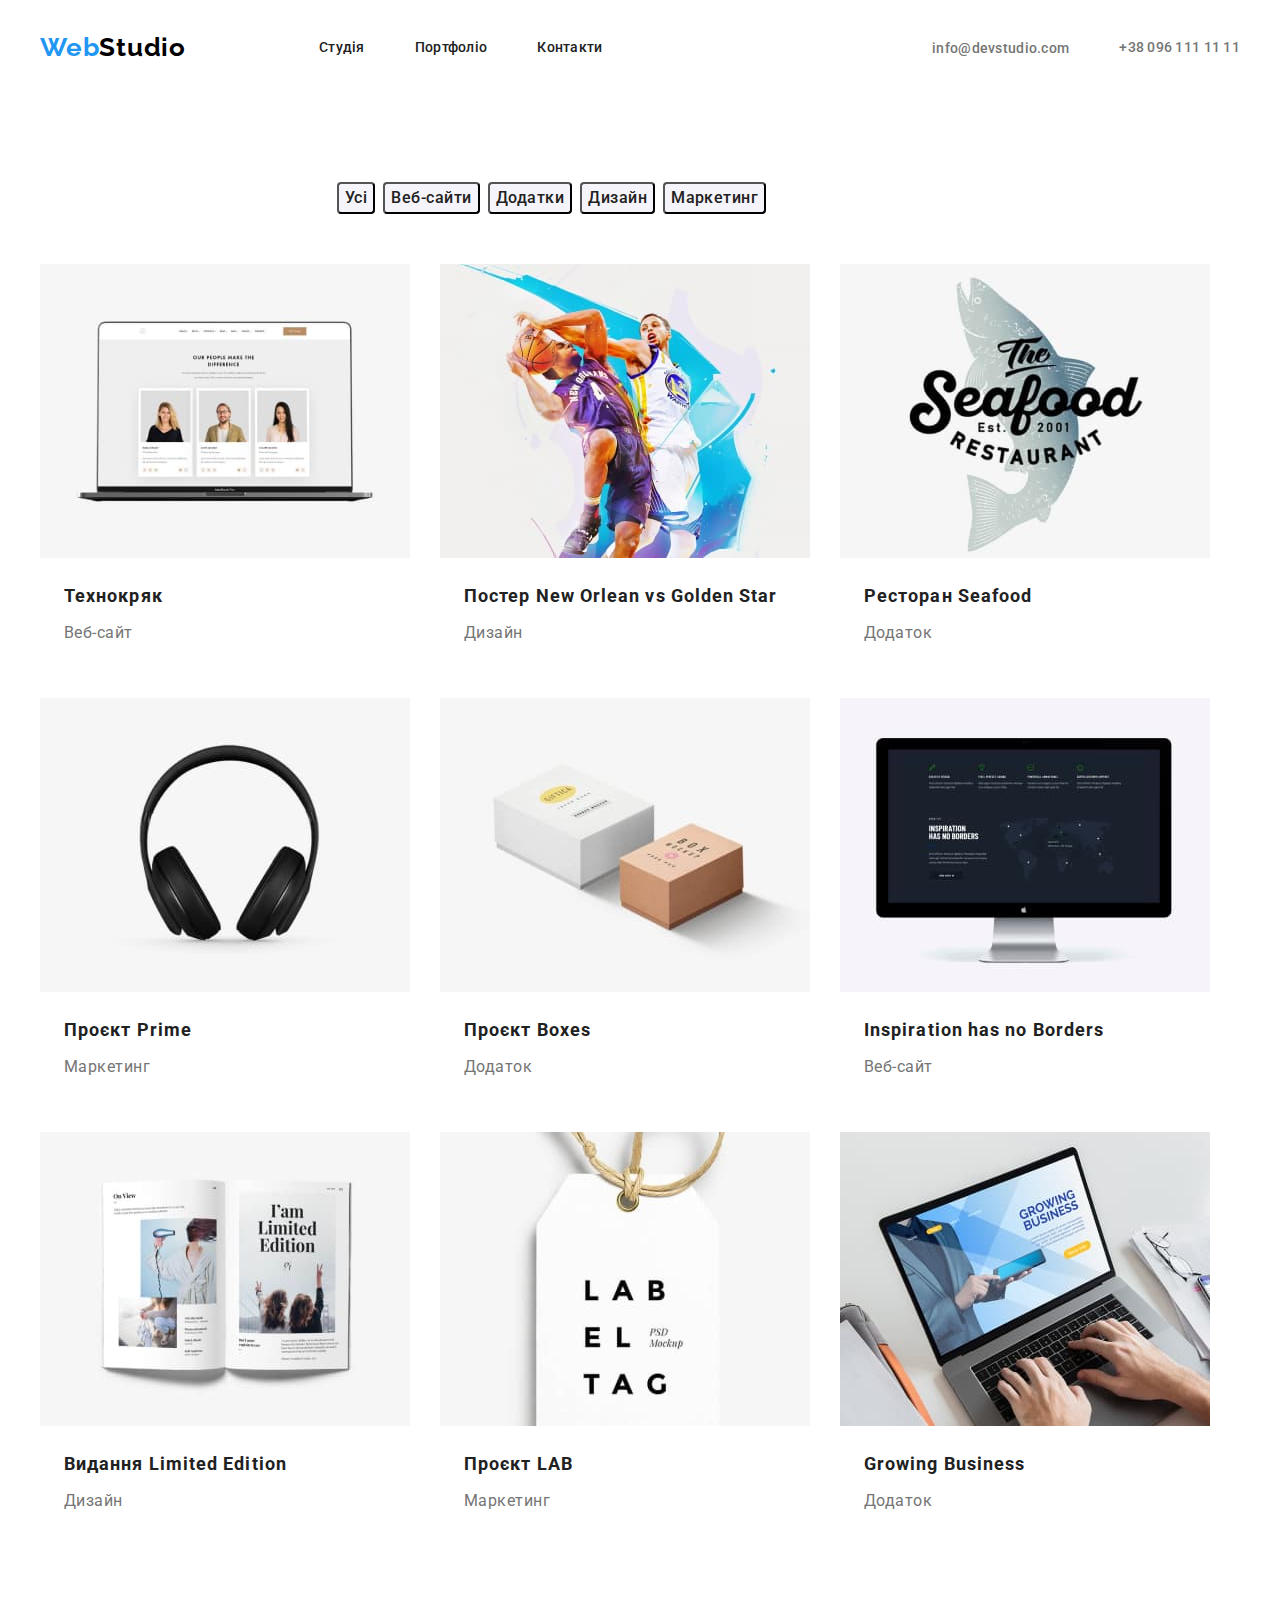
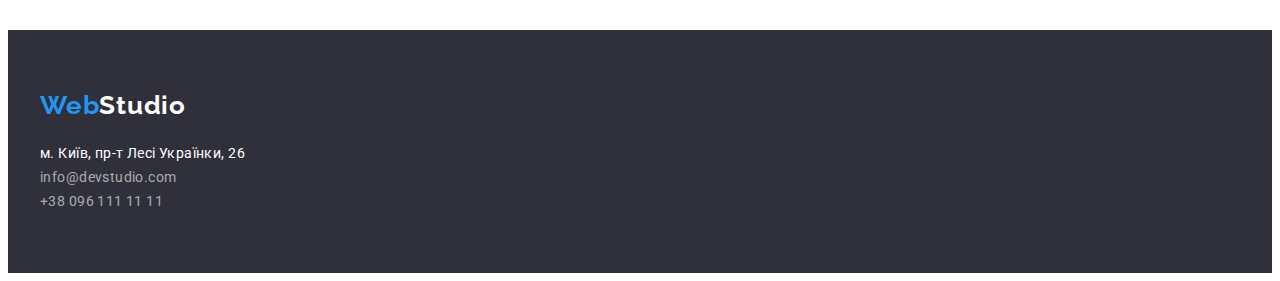
==== portfolio.html @ 13f67daf "flexbox" ====
<!DOCTYPE html>
<html lang="uk">
<head>
    <title>Портфоліо</title>
    <link rel="preconnect" href="https://fonts.googleapis.com">
        <link rel="preconnect" href="https://fonts.gstatic.com" crossorigin>
        <link href="https://fonts.googleapis.com/css2?family=Raleway:wght@700&family=Roboto:wght@400;500;700;900&display=swap" 
        rel="stylesheet">
        <link rel="stylesheet" href="https://cdnjs.cloudflare.com/ajax/libs/modern-normalize/1.1.0/modern-normalize.min.css" integrity="sha512-wpPYUAdjBVSE4KJnH1VR1HeZfpl1ub8YT/NKx4PuQ5NmX2tKuGu6U/JRp5y+Y8XG2tV+wKQpNHVUX03MfMFn9Q==" crossorigin="anonymous" referrerpolicy="no-referrer" />
        <link rel="stylesheet" href="./css/style.css">
</head>
<body>
    <header>
        <nav>
            <div class="container header_container"> 
                <div class="logo_container"> 
                <a class="logo" href="">Web<span class="logo_header">Studio</span></a>
                </div>
                    <ul class="nav_list">
                        <li class="nav_item">
                            <a href="" class="nav_link">Студія</a></li>
                        <li class="nav_item">
                            <a href="./portfolio.html"class="nav_link">Портфоліо</a></li>
                        <li class="nav_item">
                            <a href=""class="nav_link">Контакти</a></li>
                    </ul>
                    <div class="contact_container">
                        <a href="mailto:info@devstudio.com" class="header_mail">info@devstudio.com</a>
                        <a href="tel:+380961111111" class="header_tel">+38 096 111 11 11</a>
                    </div>
            </div>
        </nav>
</header>
            <main>
                <div class="container">
                    <section class="essential">
                    <h1 hidden>Портфоліо</h1>
                    <ul class="list button_container">
                        <li><button type="button" class="btn_prtfl">Усі</button></li>
                        <li><button type="button" class="btn_prtfl">Веб-сайти</button></li>
                        <li><button type="button" class="btn_prtfl">Додатки</button></li>
                    <li><button type="button" class="btn_prtfl">Дизайн</button></li>
                    <li><button type="button" class="btn_prtfl">Маркетинг</button></li>
                    </ul>
                    <ul class="list prtfl_container">
                        <li>
                            <img src="./images/portfolio/img.jpg" alt="Проект" width="370" height="294">
                            <h2 class="title_work">Технокряк</h2>
                            <p class="type_work">Веб-сайт</p>
                        </li>
                        <li>
                            <img src="./images/portfolio/img(1).jpg" alt="Проект" width="370" height="294">
                            <h2 class="title_work">Постер New Orlean vs Golden Star</h2>
                            <p class="type_work">Дизайн</p>
                            </li>
                            <li>
                            <img src="./images/portfolio/img(2).jpg" alt="Проект" width="370" height="294">
                            <h2 class="title_work">Ресторан Seafood</h2>
                            <p class="type_work">Додаток</p>
                            </li>
                            <li>
                            <img src="./images/portfolio/img(3).jpg" alt="Проект" width="370" height="294">
                            <h2 class="title_work">Проєкт Prime</h2>
                            <p class="type_work">Маркетинг</p>
                            </li>
                            <li>
                            <img src="./images/portfolio/img(4).jpg" alt="Проект" width="370" height="294">
                            <h2 class="title_work">Проєкт Boxes</h2>
                            <p class="type_work">Додаток</p>
                            </li>
                            <li>
                            <img src="./images/portfolio/img(5).jpg" alt="Проект" width="370" height="294">
                            <h2 class="title_work">Inspiration has no Borders</h2>
                            <p class="type_work">Веб-сайт</p>
                            </li>
                            <li>
                            <img src="./images/portfolio/img(6).jpg" alt="Проект" width="370" height="294">
                            <h2 class="title_work">Видання Limited Edition</h2>
                            <p class="type_work">Дизайн</p>
                        </li>
                        <li>
                            <img src="./images/portfolio/img(7).jpg" alt="Проект" width="370" height="294">
                            <h2 class="title_work">Проєкт LAB</h2>
                            <p class="type_work">Маркетинг</p>
                        </li>
                        <li>
                            <img src="./images/portfolio/img(8).jpg" alt="Проект" width="370" height="294">
                            <h2 class="title_work">Growing Business</h2>
                            <p class="type_work">Додаток</p>
                        </li>
                    </ul>
                    </section>
                </div>
            </main>
            <footer class="footer footer_container">
                <div class="container">
                    <div class="logo_container_footer"> 
                <a href class="logo_footer" href="">Web<span class="logo_footer_part">Studio</span></a>
            </div>
                <address>
                    <ul class="footer_adress">
                        <li class="list">
                            <a class="adress list" href="https://goo.gl/maps/mPQvmjuRFqu8Kfpr9" target="_blank" 
                            rel="noopener noreferrer nofollow"
                            >м. Київ, пр-т Лесі Українки, 26</a></li>
                        <li class="list">
                            <a class="footer_header_mail" href="mailto:info@devstudio.com">info@devstudio.com</a></li>
                        <li class="list">
                            <a class="footer_header_tel" href="tel:+380961111111">+38 096 111 11 11</a></li>
                    </ul>
                </address>
            </div>
    
            </footer>
        </body>
   
        </html>
---- css/style.css ----
:root {
    --main-title-color: #FFFFFF;
    --button-color: #2196F3;
    --secondary-button-color: #F5F4FA;
    --secondary-title-color: #757575;
    --hero-background: #2F303A;
    --hero-catalogue: #212121;
    --footer-color:rgba(255, 255, 255, 0.6);
    --main-color:#000000;
}
body {
    font-family: 'Raleway', sans-serif;
    font-family: 'Roboto', sans-serif;
}
.container {
    width: 1200px;
    padding-right: 15px;
    padding-left: 15px;
    margin-left: auto;
    margin-right: auto;
  
}
.logo {
font-family: 'Raleway';
font-weight: 700;
font-size: 26px;
line-height: calc(31/26);
letter-spacing: 0.03em;
color: var(--button-color);
text-decoration: none;

}

.logo_header {
    color: var(--main-color);
    text-decoration: none;
    align-items: center;
}

.logo_container {
    display: flex;
    align-items: center;
    margin-right: 93px;
    margin-left: 0;
    padding-top: 24px;
    padding-bottom: 25px;
}

h1,
h2, 
h3,
h4, 
h5, 
h6, 
p {
margin: 0;
}

ul {
    margin: 0;
    border: 0;
}
.nav_list {
    display: flex;
    align-items: center;
    gap: 50px;
    padding-top: 32px;
    padding-bottom: 32px;
    font-weight: 500;
    font-size: 14px;
    line-height: 1.14;
    letter-spacing: 0.02em;
    color: var(--hero-catalogue);
    list-style: none;
    text-decoration: none;
    margin: 0;

}
.nav_item {
    font-weight: 500;
    font-size: 14px;
    line-height: 1.14;
    letter-spacing: 0.02em;
    color: var(--hero-catalogue);
    list-style: none;
    text-decoration: none;
    margin: 0;
    border: 0;
}
.nav_link {
    font-weight: 500;
    font-size: 14px;
    line-height: 1.14;
    letter-spacing: 0.02em;
    color: var(--hero-catalogue);
    list-style: none;
    text-decoration: none;
    margin: 0;
}
.nav_link:hover, .nav_link:focus {
    color: var(--button-color);
}
.header_tel {
    font-weight: 500;
    font-size: 14px;
    line-height: 1.14;
    letter-spacing: 0.02em;
    color: var(--secondary-title-color);
    text-decoration: none;
}

.header_mail {
    font-weight: 500;
    font-size: 14px;
    line-height: calc(16/14);
    letter-spacing: 0.02em;
    color: var(--secondary-title-color);
    text-decoration: none;

}

.header_mail:hover, .header_mail:focus {
    color: var(--button-color);
}

.header_tel:hover, .header_tel:focus {
        color: var(--button-color);
    }
.contact_container {
    display: flex;
    align-items: center;
    margin-left: auto;
    gap: 50px;
    padding-top: 32px;
    padding-bottom: 32px;
}

.header_container {
    display: flex;
    align-items: center;
}
.hero_btn { 
    padding: 10px 32px;
    min-width: 216px;
    min-height: 50px;
    margin-top: 40px;
    margin-left: 477px;
    margin-right: 477px;
    font-family: 'Roboto' sans-serif;
    font-weight: 700;
    font-size: 16px;
    line-height: calc(30/16);
    display: flex;
    text-align: center;
    align-items: center;
    color: var(--main-title-color);
    background: var(--button-color);
    box-shadow: 0px 4px 4px rgba(0, 0, 0, 0.15);
    border-radius: 4px;
    cursor: pointer;
}

.hero_btn:hover, .hero_btn:focus {
    border-color: var(--main-title-color);
}
.hero{
    background: var(--hero-background);
}

.hero_title {
    padding-top: 200px;
    padding-left: 237px;
    padding-right: 237px;
    font-weight: 900;
    font-size: 44px;
    line-height: calc(60/44);
    text-align: center;
    letter-spacing: 0.06em;
    text-transform: uppercase;
    color: var(--main-title-color);
    
}

.container_hero_btn { 
    padding-top: 30px;
    padding-bottom: 200px;
    width: 218px;
}

.hero_catalogue {
    margin-bottom: 10px;
    font-weight: 700;
    font-size: 14px;
    line-height: calc(16/14);
    letter-spacing: 0.03em;
    text-transform: uppercase;
    color: var(--hero-catalogue)
}
    
.container_list_features { 
    padding-bottom: 94px;
    padding-top: 94px;
    display: flex;
    justify-content: space-between;
    gap: 30px;
    flex-basis: calc((100%-30px*3)4);
      /* flex-basis: calc((100%-30px*2)/3); */
}

.hero_description {
    font-weight: 400;
    font-size: 14px;
    line-height: calc(24/14);
    letter-spacing: 0.03em;
    color: var(--secondary-title-color);
}

.hero_work {
    padding-bottom: 50px;
    font-weight: 700;
    font-size: 36px;
    line-height: calc(42/36);
    text-align: center;
    letter-spacing: 0.03em;
    color: var(--hero-catalogue);
}
.hero_team {
    padding-bottom: 50px;
    padding-top: 94px;
    font-weight: 700;
    font-size: 36px;
    line-height: calc(42/36);
    text-align: center;
    letter-spacing: 0.03em;
    color: var(--hero-catalogue);

}
.hero_team_name {
    padding-top: 30px;
    padding-bottom: 10px;
    font-weight: 500;
    font-size: 16px;
    line-height: calc(19/16);
    text-align: center;
    letter-spacing: 0.03em;
    color: var(--hero-catalogue);
}
.container_team {
    padding-bottom: 94px;
}

.hero_team_position{
    padding-bottom: 30px;
    font-weight: 400;
    font-size: 16px;
    line-height: calc(19/16);
    text-align: center;
    letter-spacing: 0.03em;
    color: var(--secondary-title-color);
}
.footer {
    background-color: var(--hero-background);
}
.logo_footer {
    font-family: 'Raleway';
    font-weight: 700;
    font-size: 26px;
    line-height: calc(31/26);
    letter-spacing: 0.03em;
    color: var(--button-color);
    text-decoration: none;
}
.logo_footer_part {
    color: var(--main-title-color);
    text-decoration: none;
    list-style: none;
    text-decoration: none;
}
.footer_adress {
    padding-left: 0;
}
.footer_container {
    padding-bottom: 60px;
    min-width: 231px;
    min-height: 81px;
    display: flex;
}

.adress {
    font-style: normal;
    font-weight: 400;
    font-size: 14px;
    line-height: calc(24/14);
    letter-spacing: 0.03em;
    color: var(--main-title-color);
    text-decoration: none;
}

.footer_header_mail {
    font-style: normal;
    font-weight: 400;
    font-size: 14px;
    line-height: calc(24/14);
    letter-spacing: 0.03em;
    color: var(--footer-color);
    text-decoration: none;
  
}

.footer_header_tel {
    font-style: normal;
    font-weight: 400;
    font-size: 14px;
    line-height: calc(24/14);
    letter-spacing: 0.03em;
    color: var(--footer-color);
    text-decoration: none;
}
.logo_container_footer {
    padding-left: 0;
    padding-top: 60px;
    padding-bottom: 20px;
    display: flex;
}

.list {
    list-style: none;
    margin: 0;
    padding: 0;
    display: flex;
    flex-wrap: wrap;
    gap: 30px;
}
img {
    display: block;
}

.btn_prtfl {
    font-family: 'Roboto';
    font-weight: 500;
    font-size: 16px;
    line-height: calc(26/16);
    text-align: center;
    letter-spacing: 0.03em;
    color: var(--hero-catalogue);
    cursor: pointer;
    background: var(--secondary-button-color);
    border-radius: 4px;
    display: inline;
    align-items: center;
    cursor: pointer;
}
.btn_prtfl:hover, .btn_prtfl:focus {
    background: var(--button-color);
    color: var(--main-title-color)
}
.button_container {
    padding-bottom: 50px;
    padding-top: 94px;
    padding-left: 297px;
    padding-right: 298px;
    gap: 8px;
    flex-basis: calc((100%-8px*4)5);
    display: flex;
    
}
.title_work {
    padding-bottom: 4px;
    padding-top: 20px;
    padding-left: 24px;
    padding-right: 24px;
    font-size: 18px;
    line-height: calc(36/18);
    letter-spacing: 0.06em;
    color: var(--hero-catalogue);
}
.type_work {
    padding-bottom: 20px;
    padding-left: 24px;
    padding-right: 24px;
    font-weight: 400;
    font-size: 16px;
    line-height: calc(30/16);
    letter-spacing: 0.03em;
    color: var(--secondary-title-color);
}
.title_work:hover, .title_work:focus 
{
      color: var(--button-color); 
}
.prtfl_container {
    gap: 30px;
    padding-bottom: 94px;
}
.adress:hover,:focus {
    color: var(--button-color);
}
.footer_header_mail:hover, .footer_header_mail:focus {
    color: var(--button-color);
}

.footer_header_tel:hover, .footer_header_tel:focus {
    color: var(--button-color);
}
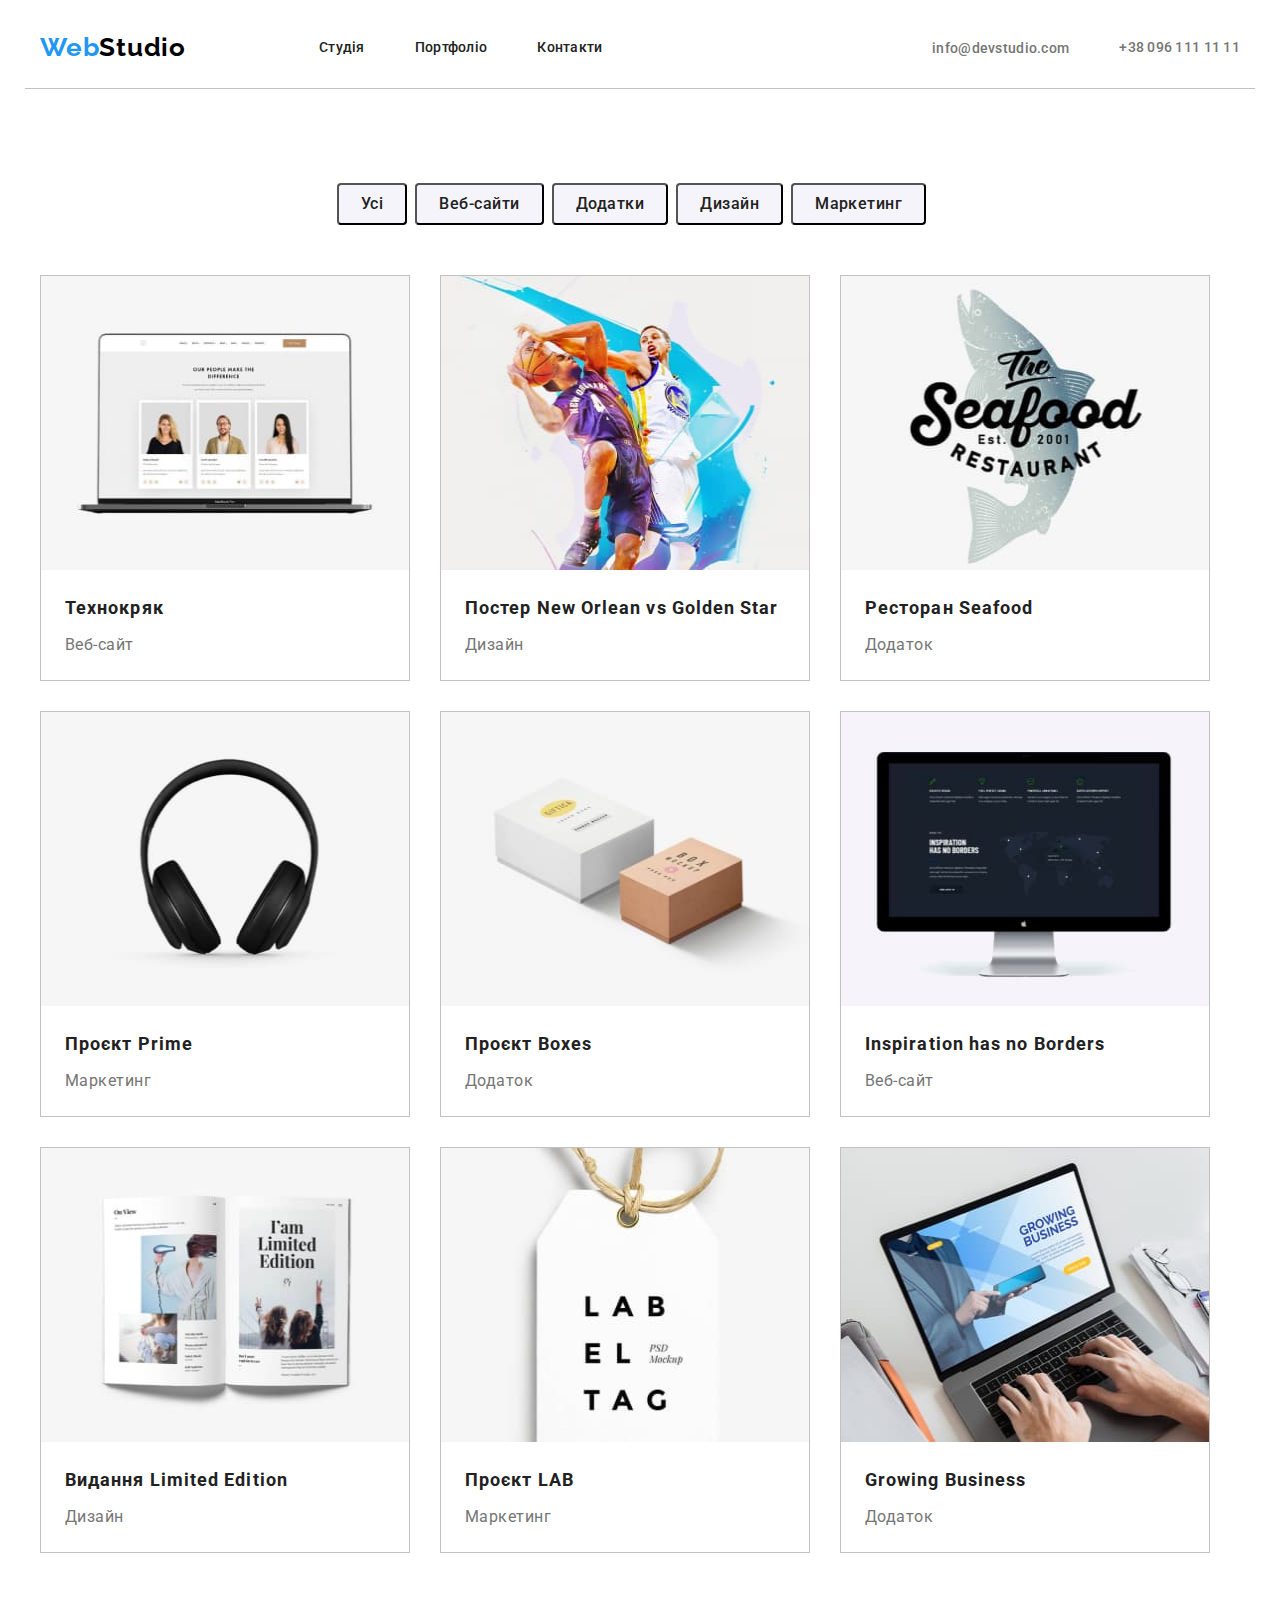
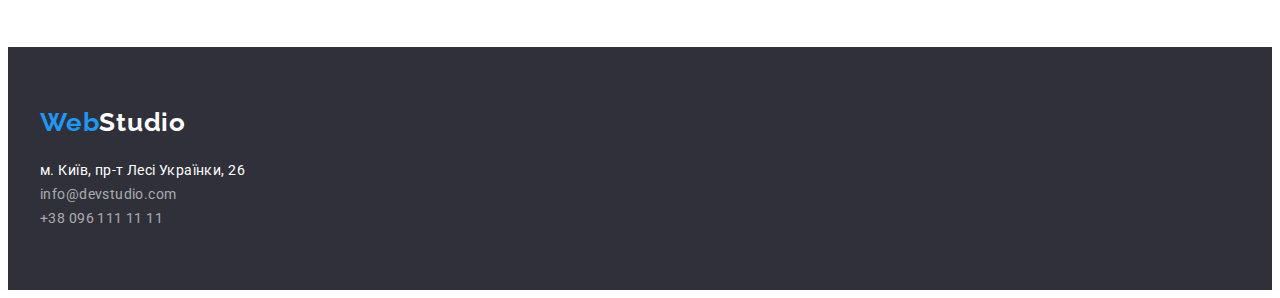
==== commit 7d701785: "finish" ====
--- a/portfolio.html
+++ b/portfolio.html
@@ -12,7 +12,7 @@
 <body>
     <header>
         <nav>
-            <div class="container header_container"> 
+            <div class="container header_container header_container_prtfl"> 
                 <div class="logo_container"> 
                 <a class="logo" href="">Web<span class="logo_header">Studio</span></a>
                 </div>
@@ -32,8 +32,8 @@
         </nav>
 </header>
             <main>
-                <div class="container">
                     <section class="essential">
+                        <div class="container">
                     <h1 hidden>Портфоліо</h1>
                     <ul class="list button_container">
                         <li><button type="button" class="btn_prtfl">Усі</button></li>
@@ -43,50 +43,68 @@
                     <li><button type="button" class="btn_prtfl">Маркетинг</button></li>
                     </ul>
                     <ul class="list prtfl_container">
-                        <li>
-                            <img src="./images/portfolio/img.jpg" alt="Проект" width="370" height="294">
-                            <h2 class="title_work">Технокряк</h2>
-                            <p class="type_work">Веб-сайт</p>
+                        <li class="container_work">
+                            <img src="./images/portfolio/img.jpg" alt="Проект" width="368" height="294">
+                            <div class="prtfl_container_work">
+                                <h2 class="title_work">Технокряк</h2>
+                                <p class="type_work">Веб-сайт</p>
+                            </div>
                         </li>
-                        <li>
-                            <img src="./images/portfolio/img(1).jpg" alt="Проект" width="370" height="294">
-                            <h2 class="title_work">Постер New Orlean vs Golden Star</h2>
-                            <p class="type_work">Дизайн</p>
+                        <li class="container_work">
+                            <img src="./images/portfolio/img(1).jpg" alt="Проект" width="368" height="294">
+                                <div class="prtfl_container_work">
+                                    <h2 class="title_work">Постер New Orlean vs Golden Star</h2>
+                                    <p class="type_work">Дизайн</p>
+                                </div>
                             </li>
-                            <li>
-                            <img src="./images/portfolio/img(2).jpg" alt="Проект" width="370" height="294">
-                            <h2 class="title_work">Ресторан Seafood</h2>
-                            <p class="type_work">Додаток</p>
+                            <li class="container_work">
+                            <img src="./images/portfolio/img(2).jpg" alt="Проект" width="368" height="294">
+                            <div class="prtfl_container_work">
+                                <h2 class="title_work">Ресторан Seafood</h2>
+                                <p class="type_work">Додаток</p>
+                            </div>
                             </li>
-                            <li>
-                            <img src="./images/portfolio/img(3).jpg" alt="Проект" width="370" height="294">
-                            <h2 class="title_work">Проєкт Prime</h2>
-                            <p class="type_work">Маркетинг</p>
+                            <li class="container_work">
+                            <img src="./images/portfolio/img(3).jpg" alt="Проект" width="368" height="294">
+                            <div class="prtfl_container_work">
+                                <h2 class="title_work">Проєкт Prime</h2>
+                                <p class="type_work">Маркетинг</p>
+                            </div>    
+                        </li>
+                            <li class="container_work">
+                            <img src="./images/portfolio/img(4).jpg" alt="Проект" width="368" height="294">
+                                <div class="prtfl_container_work">
+                                    <h2 class="title_work">Проєкт Boxes</h2>
+                                    <p class="type_work">Додаток</p>
+                                </div>
                             </li>
-                            <li>
-                            <img src="./images/portfolio/img(4).jpg" alt="Проект" width="370" height="294">
-                            <h2 class="title_work">Проєкт Boxes</h2>
-                            <p class="type_work">Додаток</p>
+                            <li class="container_work">
+                            <img src="./images/portfolio/img(5).jpg" alt="Проект" width="368" height="294">
+                                <div class="prtfl_container_work">
+                                    <h2 class="title_work">Inspiration has no Borders</h2>
+                                    <p class="type_work">Веб-сайт</p>
+                                </div>
                             </li>
-                            <li>
-                            <img src="./images/portfolio/img(5).jpg" alt="Проект" width="370" height="294">
-                            <h2 class="title_work">Inspiration has no Borders</h2>
-                            <p class="type_work">Веб-сайт</p>
-                            </li>
-                            <li>
-                            <img src="./images/portfolio/img(6).jpg" alt="Проект" width="370" height="294">
-                            <h2 class="title_work">Видання Limited Edition</h2>
-                            <p class="type_work">Дизайн</p>
+                            <li class="container_work">
+                            <img src="./images/portfolio/img(6).jpg" alt="Проект" width="368" height="294">
+                                 <div class="prtfl_container_work">
+                                    <h2 class="title_work">Видання Limited Edition</h2>
+                                    <p class="type_work">Дизайн</p>
+                                </div>
                         </li>
-                        <li>
-                            <img src="./images/portfolio/img(7).jpg" alt="Проект" width="370" height="294">
-                            <h2 class="title_work">Проєкт LAB</h2>
-                            <p class="type_work">Маркетинг</p>
+                        <li class="container_work">
+                            <img src="./images/portfolio/img(7).jpg" alt="Проект" width="368" height="294">
+                                <div class="prtfl_container_work">    
+                                    <h2 class="title_work">Проєкт LAB</h2>
+                                    <p class="type_work">Маркетинг</p>
+                                </div>
                         </li>
-                        <li>
-                            <img src="./images/portfolio/img(8).jpg" alt="Проект" width="370" height="294">
-                            <h2 class="title_work">Growing Business</h2>
-                            <p class="type_work">Додаток</p>
+                        <li class="container_work">
+                            <img src="./images/portfolio/img(8).jpg" alt="Проект" width="368" height="294">
+                                <div class="prtfl_container_work">
+                                    <h2 class="title_work">Growing Business</h2>
+                                    <p class="type_work">Додаток</p>
+                                </div>
                         </li>
                     </ul>
                     </section>
@@ -97,18 +115,18 @@
                     <div class="logo_container_footer"> 
                 <a href class="logo_footer" href="">Web<span class="logo_footer_part">Studio</span></a>
             </div>
-                <address>
-                    <ul class="footer_adress">
-                        <li class="list">
-                            <a class="adress list" href="https://goo.gl/maps/mPQvmjuRFqu8Kfpr9" target="_blank" 
-                            rel="noopener noreferrer nofollow"
-                            >м. Київ, пр-т Лесі Українки, 26</a></li>
-                        <li class="list">
-                            <a class="footer_header_mail" href="mailto:info@devstudio.com">info@devstudio.com</a></li>
-                        <li class="list">
-                            <a class="footer_header_tel" href="tel:+380961111111">+38 096 111 11 11</a></li>
-                    </ul>
-                </address>
+            <address>
+                <ul class="footer_adress">
+                    <li class="list">
+                        <a class="adress list" href="https://goo.gl/maps/mPQvmjuRFqu8Kfpr9" target="_blank" 
+                        rel="noopener noreferrer nofollow"
+                        >м. Київ, пр-т Лесі Українки, 26</a></li>
+                    <li class="list">
+                        <a class="footer_header_mail" href="mailto:info@devstudio.com">info@devstudio.com</a></li>
+                    <li class="list">
+                        <a class="footer_header_tel" href="tel:+380961111111">+38 096 111 11 11</a></li>
+                </ul>
+            </address>
             </div>
     
             </footer>
--- a/css/style.css
+++ b/css/style.css
@@ -18,7 +18,6 @@
     padding-left: 15px;
     margin-left: auto;
     margin-right: auto;
-  
 }
 .logo {
 font-family: 'Raleway';
@@ -139,13 +138,13 @@
     display: flex;
     align-items: center;
 }
+.hero_section_container {
+    padding-top: 94px;
+    padding-bottom: 94px;
+}
 .hero_btn { 
-    padding: 10px 32px;
     min-width: 216px;
     min-height: 50px;
-    margin-top: 40px;
-    margin-left: 477px;
-    margin-right: 477px;
     font-family: 'Roboto' sans-serif;
     font-weight: 700;
     font-size: 16px;
@@ -158,6 +157,8 @@
     box-shadow: 0px 4px 4px rgba(0, 0, 0, 0.15);
     border-radius: 4px;
     cursor: pointer;
+    display: block;
+    margin: 0 auto;
 }
 
 .hero_btn:hover, .hero_btn:focus {
@@ -165,12 +166,10 @@
 }
 .hero{
     background: var(--hero-background);
+    padding: 200px 0;
 }
 
 .hero_title {
-    padding-top: 200px;
-    padding-left: 237px;
-    padding-right: 237px;
     font-weight: 900;
     font-size: 44px;
     line-height: calc(60/44);
@@ -178,13 +177,18 @@
     letter-spacing: 0.06em;
     text-transform: uppercase;
     color: var(--main-title-color);
-    
+    margin-bottom: 30px;
+    margin-right: 237px;
+    margin-left: 237px;
+    margin-bottom: 10px;
 }
 
 .container_hero_btn { 
     padding-top: 30px;
-    padding-bottom: 200px;
-    width: 218px;
+}
+.section_container_features {
+    padding-top: 94px;
+    padding-bottom: 94px;
 }
 
 .hero_catalogue {
@@ -198,13 +202,9 @@
 }
     
 .container_list_features { 
-    padding-bottom: 94px;
-    padding-top: 94px;
     display: flex;
     justify-content: space-between;
     gap: 30px;
-    flex-basis: calc((100%-30px*3)4);
-      /* flex-basis: calc((100%-30px*2)/3); */
 }
 
 .hero_description {
@@ -214,7 +214,10 @@
     letter-spacing: 0.03em;
     color: var(--secondary-title-color);
 }
-
+.section_container {
+    padding-top: 94px;
+    padding-bottom: 94px;
+}
 .hero_work {
     padding-bottom: 50px;
     font-weight: 700;
@@ -226,7 +229,6 @@
 }
 .hero_team {
     padding-bottom: 50px;
-    padding-top: 94px;
     font-weight: 700;
     font-size: 36px;
     line-height: calc(42/36);
@@ -245,10 +247,9 @@
     letter-spacing: 0.03em;
     color: var(--hero-catalogue);
 }
-.container_team {
-    padding-bottom: 94px;
-}
-
+.list_hero_work {
+    gap: 30px;
+}
 .hero_team_position{
     padding-bottom: 30px;
     font-weight: 400;
@@ -257,6 +258,9 @@
     text-align: center;
     letter-spacing: 0.03em;
     color: var(--secondary-title-color);
+}
+.list_hero_team {
+    gap: 30px;
 }
 .footer {
     background-color: var(--hero-background);
@@ -280,6 +284,7 @@
     padding-left: 0;
 }
 .footer_container {
+    padding-top: 60px;
     padding-bottom: 60px;
     min-width: 231px;
     min-height: 81px;
@@ -318,8 +323,7 @@
 }
 .logo_container_footer {
     padding-left: 0;
-    padding-top: 60px;
-    padding-bottom: 20px;
+    margin-bottom: 20px;
     display: flex;
 }
 
@@ -329,13 +333,17 @@
     padding: 0;
     display: flex;
     flex-wrap: wrap;
-    gap: 30px;
 }
 img {
     display: block;
 }
 
 .btn_prtfl {
+
+    padding-bottom: 6px;
+    padding-top: 6px;
+    padding-left: 22px;
+    padding-right: 22px;
     font-family: 'Roboto';
     font-weight: 500;
     font-size: 16px;
@@ -354,51 +362,69 @@
     background: var(--button-color);
     color: var(--main-title-color)
 }
+.essential {
+    padding-top: 94px;
+    padding-bottom: 94px;
+}
 .button_container {
     padding-bottom: 50px;
-    padding-top: 94px;
     padding-left: 297px;
-    padding-right: 298px;
+    padding-right: auto;
     gap: 8px;
-    flex-basis: calc((100%-8px*4)5);
     display: flex;
     
 }
 .title_work {
     padding-bottom: 4px;
-    padding-top: 20px;
-    padding-left: 24px;
-    padding-right: 24px;
     font-size: 18px;
     line-height: calc(36/18);
     letter-spacing: 0.06em;
     color: var(--hero-catalogue);
 }
 .type_work {
+    font-weight: 400;
+    font-size: 16px;
+    line-height: calc(30/16);
+    letter-spacing: 0.03em;
+    color: var(--secondary-title-color);
+}
+.title_work:hover, .title_work:focus 
+{
+      color: var(--button-color); 
+}
+.prtfl_container {
+    gap: 30px;
+}
+.adress:hover,:focus {
+    color: var(--button-color);
+}
+.footer_header_mail:hover, .footer_header_mail:focus {
+    color: var(--button-color);
+}
+
+.footer_header_tel:hover, .footer_header_tel:focus {
+    color: var(--button-color);
+}
+.header_container_prtfl {
+    border-bottom: 1px;
+    border-top: 0;
+    border-left: 0;
+    border-right: 0;
+    border-style: solid;
+    border-color: #c4c0c0;
+}
+.prtfl_container_work {
+    padding-top: 20px;
     padding-bottom: 20px;
     padding-left: 24px;
     padding-right: 24px;
-    font-weight: 400;
-    font-size: 16px;
-    line-height: calc(30/16);
-    letter-spacing: 0.03em;
-    color: var(--secondary-title-color);
-}
-.title_work:hover, .title_work:focus 
-{
-      color: var(--button-color); 
-}
-.prtfl_container {
-    gap: 30px;
-    padding-bottom: 94px;
-}
-.adress:hover,:focus {
-    color: var(--button-color);
-}
-.footer_header_mail:hover, .footer_header_mail:focus {
-    color: var(--button-color);
-}
-
-.footer_header_tel:hover, .footer_header_tel:focus {
-    color: var(--button-color);
+}
+
+.container_work {
+    border-bottom: 1px;
+    border-top: 1px;
+    border-left: 1px;
+    border-right: 1px;
+    border-style: solid;
+    border-color: #c4c0c0;
 }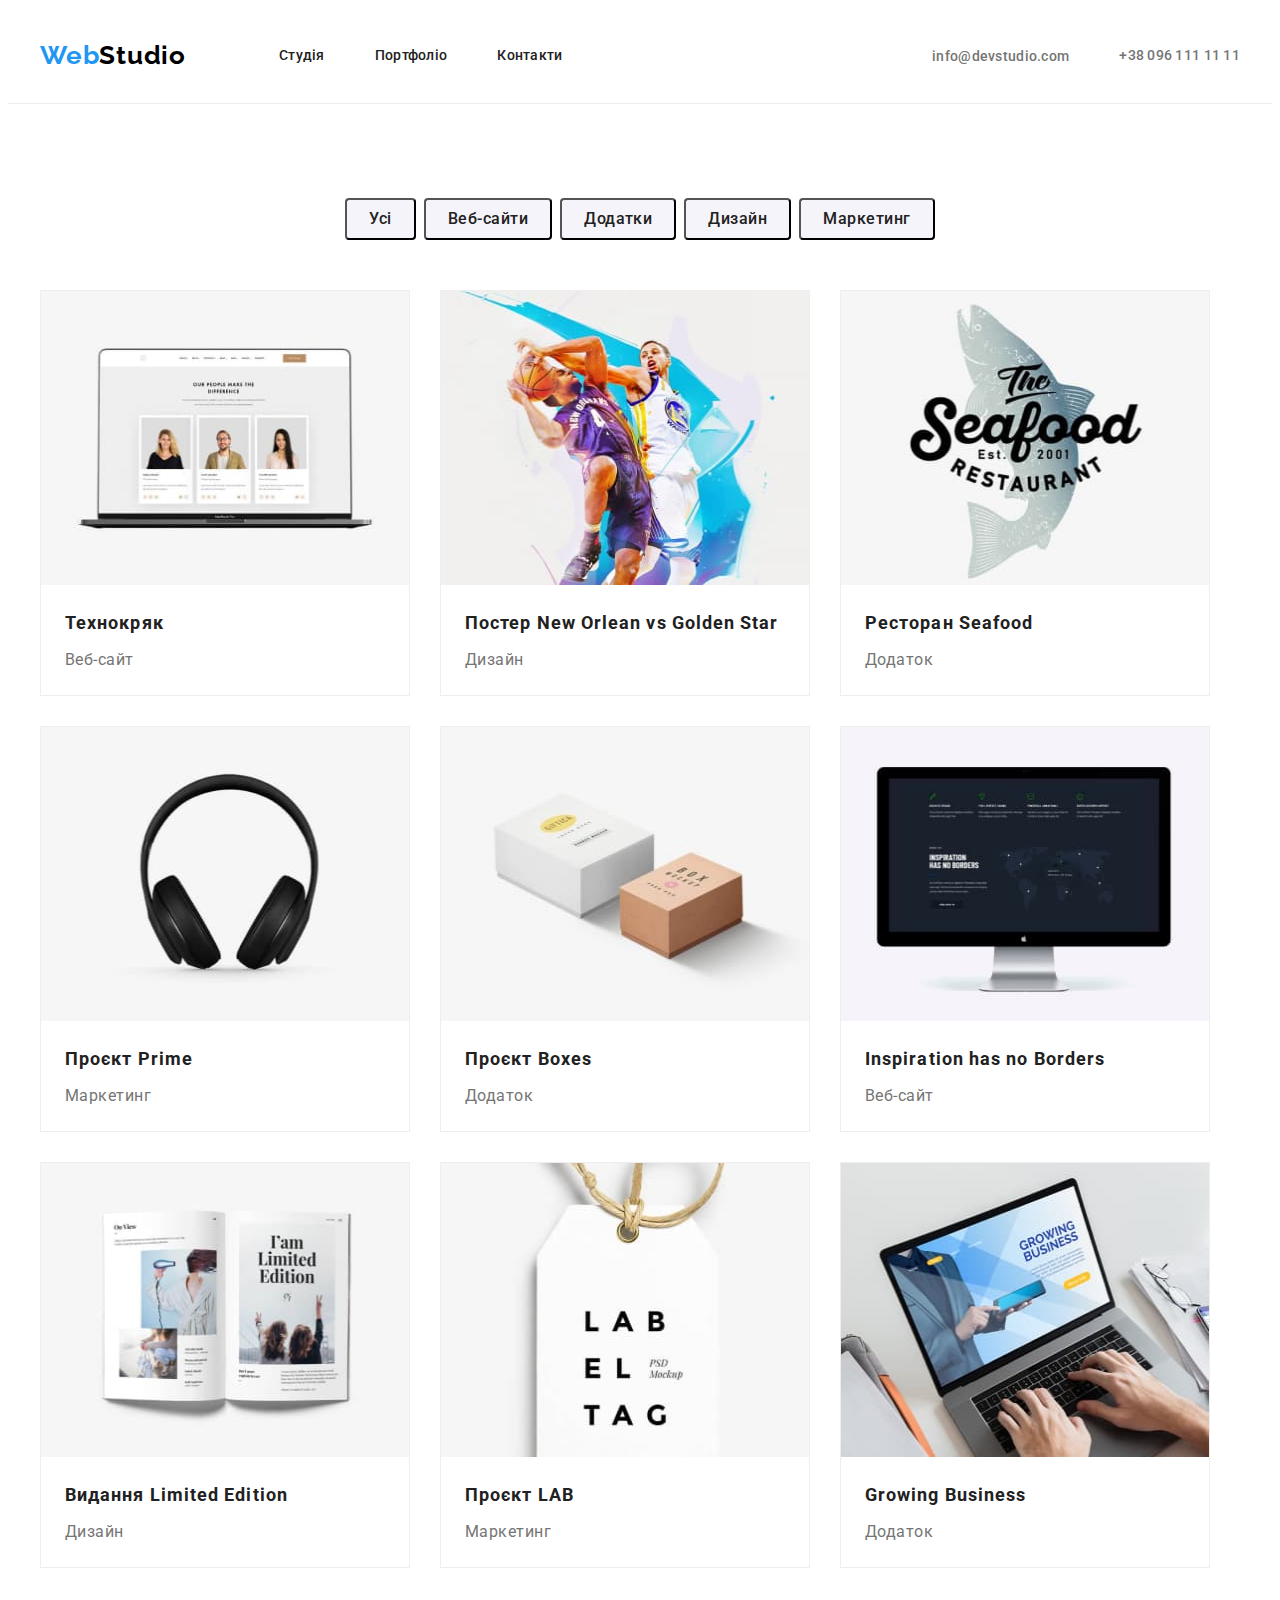
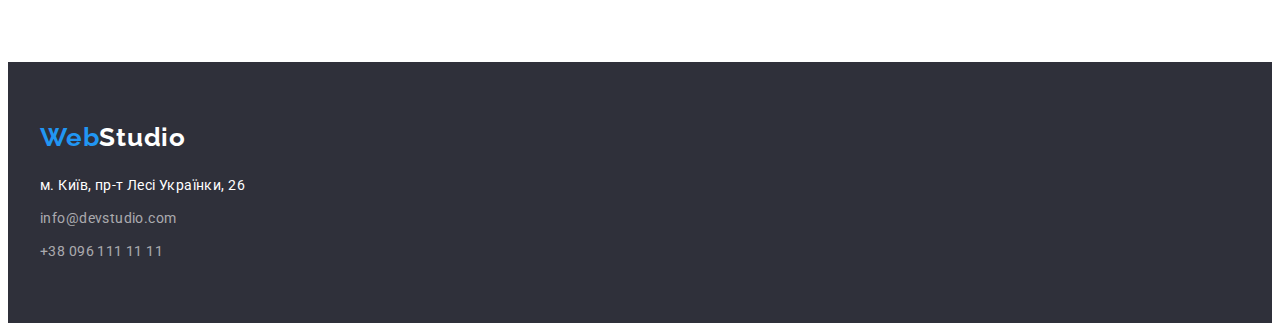
==== commit 4da82dae: "виправлення по дз" ====
--- a/portfolio.html
+++ b/portfolio.html
@@ -10,11 +10,12 @@
         <link rel="stylesheet" href="./css/style.css">
 </head>
 <body>
-    <header>
+    <header class="container_work_prtfl">
+        <div class="container general_container_header">
         <nav>
-            <div class="container header_container header_container_prtfl"> 
+            <div class="header_container"> 
                 <div class="logo_container"> 
-                <a class="logo" href="">Web<span class="logo_header">Studio</span></a>
+                    <a class="logo" href="">Web<span class="logo_header">Studio</span></a>
                 </div>
                     <ul class="nav_list">
                         <li class="nav_item">
@@ -24,13 +25,14 @@
                         <li class="nav_item">
                             <a href=""class="nav_link">Контакти</a></li>
                     </ul>
+                </nav>
                     <div class="contact_container">
                         <a href="mailto:info@devstudio.com" class="header_mail">info@devstudio.com</a>
                         <a href="tel:+380961111111" class="header_tel">+38 096 111 11 11</a>
                     </div>
             </div>
-        </nav>
-</header>
+        </div>
+    </header>
             <main>
                     <section class="essential">
                         <div class="container">
@@ -113,22 +115,28 @@
             <footer class="footer footer_container">
                 <div class="container">
                     <div class="logo_container_footer"> 
-                <a href class="logo_footer" href="">Web<span class="logo_footer_part">Studio</span></a>
+                <a href class="logo_footer" >Web<span class="logo_footer_part">Studio</span></a>
+                    </div>
+                <address>
+                    <ul class="footer_adress">
+                        <li class="list">
+                            <div class="part_adress_li">
+                                <a class="adress list" href="https://goo.gl/maps/mPQvmjuRFqu8Kfpr9" target="_blank" 
+                                rel="noopener noreferrer nofollow"
+                                >м. Київ, пр-т Лесі Українки, 26</a>
+                            </div>
+                        </li>
+                        <li class="list">
+                            <div class="part_adress_li">
+                                <a class="footer_header_mail" href="mailto:info@devstudio.com">info@devstudio.com</a>
+                            </div>
+                        </li>
+                                <li class="list">
+                                    <a class="footer_header_tel" href="tel:+380961111111">+38 096 111 11 11</a>
+                        </li> 
+                    </ul>
+                </address>
             </div>
-            <address>
-                <ul class="footer_adress">
-                    <li class="list">
-                        <a class="adress list" href="https://goo.gl/maps/mPQvmjuRFqu8Kfpr9" target="_blank" 
-                        rel="noopener noreferrer nofollow"
-                        >м. Київ, пр-т Лесі Українки, 26</a></li>
-                    <li class="list">
-                        <a class="footer_header_mail" href="mailto:info@devstudio.com">info@devstudio.com</a></li>
-                    <li class="list">
-                        <a class="footer_header_tel" href="tel:+380961111111">+38 096 111 11 11</a></li>
-                </ul>
-            </address>
-            </div>
-    
             </footer>
         </body>
    
--- a/css/style.css
+++ b/css/style.css
@@ -8,6 +8,7 @@
     --footer-color:rgba(255, 255, 255, 0.6);
     --main-color:#000000;
 }
+
 body {
     font-family: 'Raleway', sans-serif;
     font-family: 'Roboto', sans-serif;
@@ -20,13 +21,13 @@
     margin-right: auto;
 }
 .logo {
-font-family: 'Raleway';
-font-weight: 700;
-font-size: 26px;
-line-height: calc(31/26);
-letter-spacing: 0.03em;
-color: var(--button-color);
-text-decoration: none;
+    font-family: 'Raleway';
+    font-weight: 700;
+    font-size: 26px;
+    line-height: calc(31/26);
+    letter-spacing: 0.03em;
+    color: var(--button-color);
+    text-decoration: none;
 
 }
 
@@ -41,8 +42,7 @@
     align-items: center;
     margin-right: 93px;
     margin-left: 0;
-    padding-top: 24px;
-    padding-bottom: 25px;
+
 }
 
 h1,
@@ -63,8 +63,6 @@
     display: flex;
     align-items: center;
     gap: 50px;
-    padding-top: 32px;
-    padding-bottom: 32px;
     font-weight: 500;
     font-size: 14px;
     line-height: 1.14;
@@ -73,6 +71,7 @@
     list-style: none;
     text-decoration: none;
     margin: 0;
+    padding-left: 0;
 
 }
 .nav_item {
@@ -130,14 +129,20 @@
     align-items: center;
     margin-left: auto;
     gap: 50px;
+   
+}
+.general_container_header {
     padding-top: 32px;
     padding-bottom: 32px;
-}
-
+    display: flex;
+}
 .header_container {
     display: flex;
     align-items: center;
 }
+
+/*Hero section*/
+
 .hero_section_container {
     padding-top: 94px;
     padding-bottom: 94px;
@@ -186,11 +191,15 @@
 .container_hero_btn { 
     padding-top: 30px;
 }
+/*----------Section Features---------------*/
 .section_container_features {
     padding-top: 94px;
-    padding-bottom: 94px;
-}
-
+    padding-bottom: 0;
+}
+.hero_list {
+    min-width: 270px;
+    align-content: flex-start;
+}
 .hero_catalogue {
     margin-bottom: 10px;
     font-weight: 700;
@@ -214,12 +223,13 @@
     letter-spacing: 0.03em;
     color: var(--secondary-title-color);
 }
+/*--------Section work process--------------*/
 .section_container {
     padding-top: 94px;
     padding-bottom: 94px;
 }
 .hero_work {
-    padding-bottom: 50px;
+    margin-bottom: 50px;
     font-weight: 700;
     font-size: 36px;
     line-height: calc(42/36);
@@ -227,8 +237,14 @@
     letter-spacing: 0.03em;
     color: var(--hero-catalogue);
 }
+
+/*--------Section Team--------------*/
+.container_about_team {
+    padding-bottom: 30px;
+    padding-top: 30px;
+}
 .hero_team {
-    padding-bottom: 50px;
+    margin-bottom: 50px;
     font-weight: 700;
     font-size: 36px;
     line-height: calc(42/36);
@@ -238,7 +254,6 @@
 
 }
 .hero_team_name {
-    padding-top: 30px;
     padding-bottom: 10px;
     font-weight: 500;
     font-size: 16px;
@@ -251,7 +266,6 @@
     gap: 30px;
 }
 .hero_team_position{
-    padding-bottom: 30px;
     font-weight: 400;
     font-size: 16px;
     line-height: calc(19/16);
@@ -262,6 +276,7 @@
 .list_hero_team {
     gap: 30px;
 }
+/*------------FOOTER--------------*/
 .footer {
     background-color: var(--hero-background);
 }
@@ -279,6 +294,10 @@
     text-decoration: none;
     list-style: none;
     text-decoration: none;
+}
+.part_adress_li {
+    margin-bottom: 9px;
+    display: inline-block;
 }
 .footer_adress {
     padding-left: 0;
@@ -289,6 +308,7 @@
     min-width: 231px;
     min-height: 81px;
     display: flex;
+
 }
 
 .adress {
@@ -309,7 +329,6 @@
     letter-spacing: 0.03em;
     color: var(--footer-color);
     text-decoration: none;
-  
 }
 
 .footer_header_tel {
@@ -367,11 +386,10 @@
     padding-bottom: 94px;
 }
 .button_container {
-    padding-bottom: 50px;
-    padding-left: 297px;
-    padding-right: auto;
+    margin-bottom: 50px;
     gap: 8px;
     display: flex;
+    justify-content: center;
     
 }
 .title_work {
@@ -405,14 +423,7 @@
 .footer_header_tel:hover, .footer_header_tel:focus {
     color: var(--button-color);
 }
-.header_container_prtfl {
-    border-bottom: 1px;
-    border-top: 0;
-    border-left: 0;
-    border-right: 0;
-    border-style: solid;
-    border-color: #c4c0c0;
-}
+
 .prtfl_container_work {
     padding-top: 20px;
     padding-bottom: 20px;
@@ -426,5 +437,14 @@
     border-left: 1px;
     border-right: 1px;
     border-style: solid;
-    border-color: #c4c0c0;
+    border-color: #EEEEEE;
+}
+.container_work_prtfl {
+    border-bottom: 1px;
+    border-top: 0px;
+    border-left: 0px;
+    border-right: 0px;
+    border-style: solid;
+    border-color: #ECECEC; 
+    
 }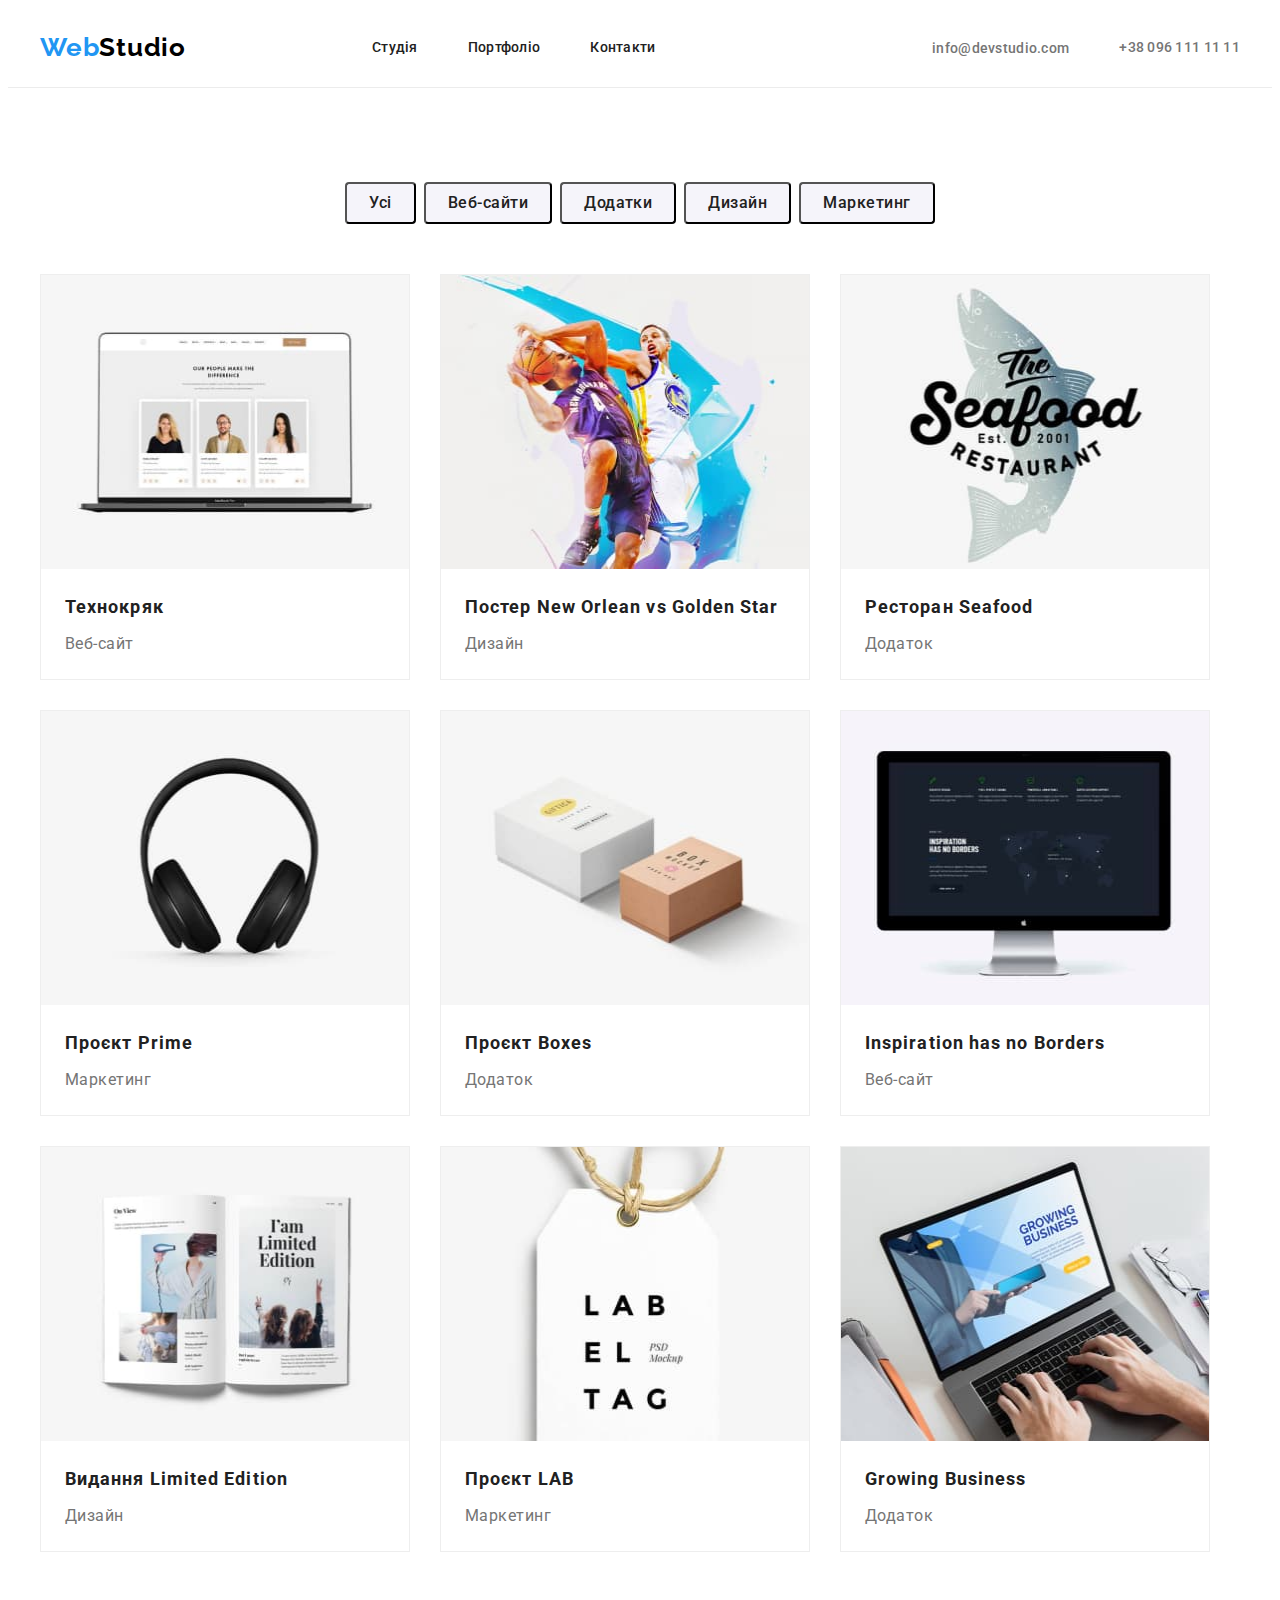
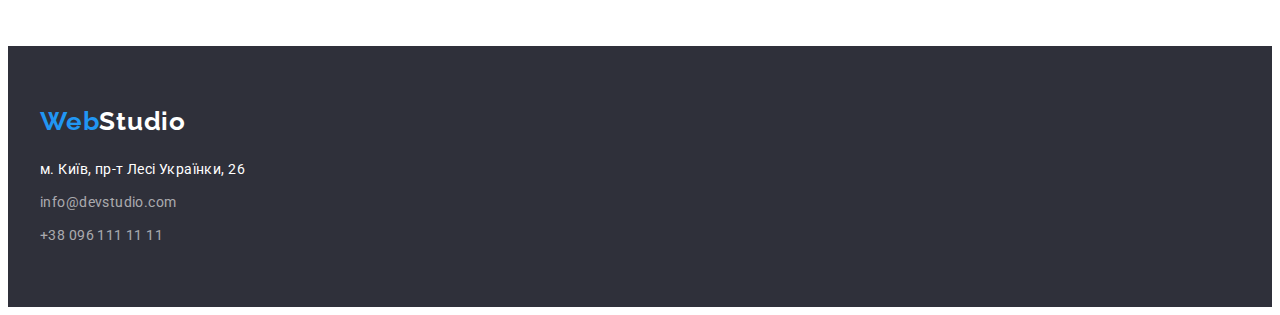
==== commit 0a32a98f: "виправлення" ====
--- a/portfolio.html
+++ b/portfolio.html
@@ -10,13 +10,13 @@
         <link rel="stylesheet" href="./css/style.css">
 </head>
 <body>
-    <header class="container_work_prtfl">
-        <div class="container general_container_header">
-        <nav>
+    <header class="container_work_prtfl general_container_header">
+        <div class="container">
             <div class="header_container"> 
                 <div class="logo_container"> 
                     <a class="logo" href="">Web<span class="logo_header">Studio</span></a>
                 </div>
+                <nav>
                     <ul class="nav_list">
                         <li class="nav_item">
                             <a href="" class="nav_link">Студія</a></li>
@@ -31,8 +31,8 @@
                         <a href="tel:+380961111111" class="header_tel">+38 096 111 11 11</a>
                     </div>
             </div>
-        </div>
-    </header>
+    </div>
+</header>
             <main>
                     <section class="essential">
                         <div class="container">
--- a/css/style.css
+++ b/css/style.css
@@ -8,7 +8,6 @@
     --footer-color:rgba(255, 255, 255, 0.6);
     --main-color:#000000;
 }
-
 body {
     font-family: 'Raleway', sans-serif;
     font-family: 'Roboto', sans-serif;
@@ -28,8 +27,9 @@
     letter-spacing: 0.03em;
     color: var(--button-color);
     text-decoration: none;
-
-}
+    margin-right: 93px;
+}
+
 
 .logo_header {
     color: var(--main-color);
@@ -129,12 +129,15 @@
     align-items: center;
     margin-left: auto;
     gap: 50px;
+    align-items: left;
+}
    
-}
+
 .general_container_header {
-    padding-top: 32px;
-    padding-bottom: 32px;
-    display: flex;
+    padding-top: 24px;
+    padding-bottom: 24px;
+    display: flex;
+    align-items: center;
 }
 .header_container {
     display: flex;
@@ -182,15 +185,12 @@
     letter-spacing: 0.06em;
     text-transform: uppercase;
     color: var(--main-title-color);
-    margin-bottom: 30px;
     margin-right: 237px;
     margin-left: 237px;
-    margin-bottom: 10px;
-}
-
-.container_hero_btn { 
-    padding-top: 30px;
-}
+    margin-bottom: 30px;
+}
+
+
 /*----------Section Features---------------*/
 .section_container_features {
     padding-top: 94px;
@@ -214,6 +214,7 @@
     display: flex;
     justify-content: space-between;
     gap: 30px;
+    padding-left: 0;
 }
 
 .hero_description {
